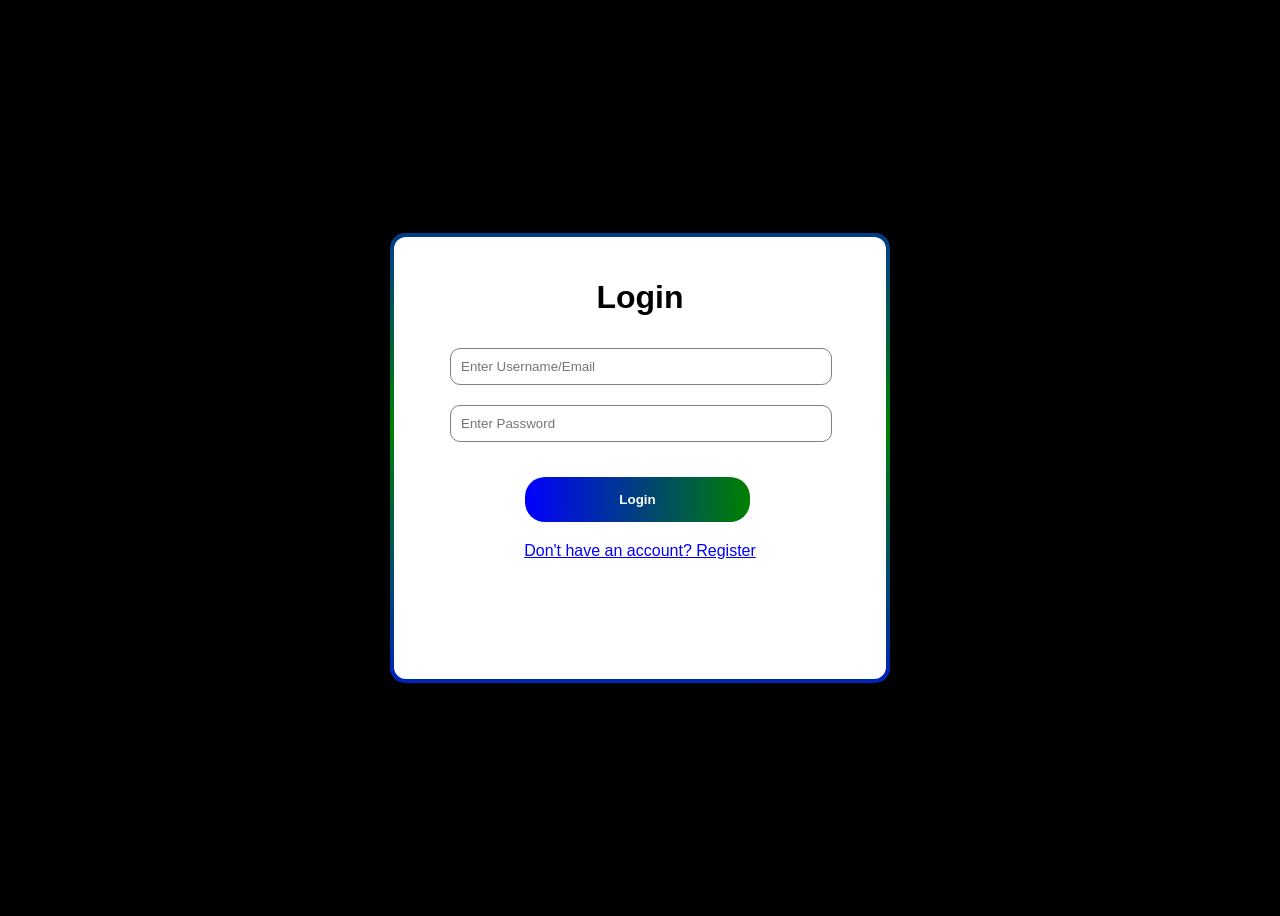
==== WebSite/login.html @ d1623d8c "Add files via upload" ====
<!DOCTYPE html>
<html>
<head>
    <title>Login Page</title>

    <style>
        body {
            font-family: Arial;
            background: black;
            display: flex;
            justify-content: center;
            align-items: center;
            height: 100vh;
            overflow: hidden;
        }

        .container {
            position: relative;
            width: 500px;
            height: 450px;
            border-radius: 15px;
            overflow: hidden;
        }

        .container::before {
            content: "";
            position: absolute;
            width: 700px;
            height: 700px;
            background: linear-gradient(blue, green, blue);
            animation: rotate 4s linear infinite;
            top: -35%;
            left: -20%;
        }

        .container::after {
            content: "";
            position: absolute;
            inset: 4px;
            background: white;
            border-radius: 12px;
        }

        .form-box {
            position: relative;
            z-index: 1;
            padding: 25px;
        }

        h1 {
            text-align: center;
        }

        input {
            width: 80%;
            border-radius: 10px;
            padding: 10px;
            margin: 10px 35px;
            border: 1px solid gray;
        }

        button {
            width: 50%;
            margin-left: 110px;
            padding: 15px;
            background: linear-gradient(to right, blue, green);
            color: white;
            border-radius: 20px;
            margin-top: 20px;
            border: none;
            font-weight: bold;
            cursor: pointer;
        }

        .link {
            text-align: center;
            margin-top: 20px;
        }

        .link a {
            color: blue;
        }

        .link a:hover {
            cursor: pointer;
            text-decoration: underline;
        }

        .error {
            color: red;
            font-size: 14px;
            text-align: center;
            margin: 5px 0;
        }

        @keyframes rotate {
            100% {
                transform: rotate(360deg);
            }
        }
    </style>
</head>

<body>

<div class="container">

    <div class="form-box">

        <h1>Login</h1>

        <input type="text" id="loginUser" placeholder="Enter Username/Email">

        <input type="password" id="loginPass" placeholder="Enter Password">

        <p id="loginError" class="error"></p>

        <button onclick="login()">Login</button>

        <div class="link">
            <a href="register.html">Don't have an account? Register</a>
        </div>

    </div>

</div>

<script>
    function login() {

        let user = document.getElementById("loginUser").value;
        let pass = document.getElementById("loginPass").value;
        let error = document.getElementById("loginError");

        let storedUser = localStorage.getItem("username");
        let storedEmail = localStorage.getItem("email");
        let storedPass = localStorage.getItem("password");

        if(user === "" || pass === "") {
            error.innerText = "⚠ Please fill all fields";
            return;
        }

        if((user === storedUser || user === storedEmail) && pass === storedPass) {
            error.innerText = "";
            alert("Login successful!");
        } else {
            error.innerText = "❌ Invalid username or password";
        }
    }
</script>

</body>
</html>
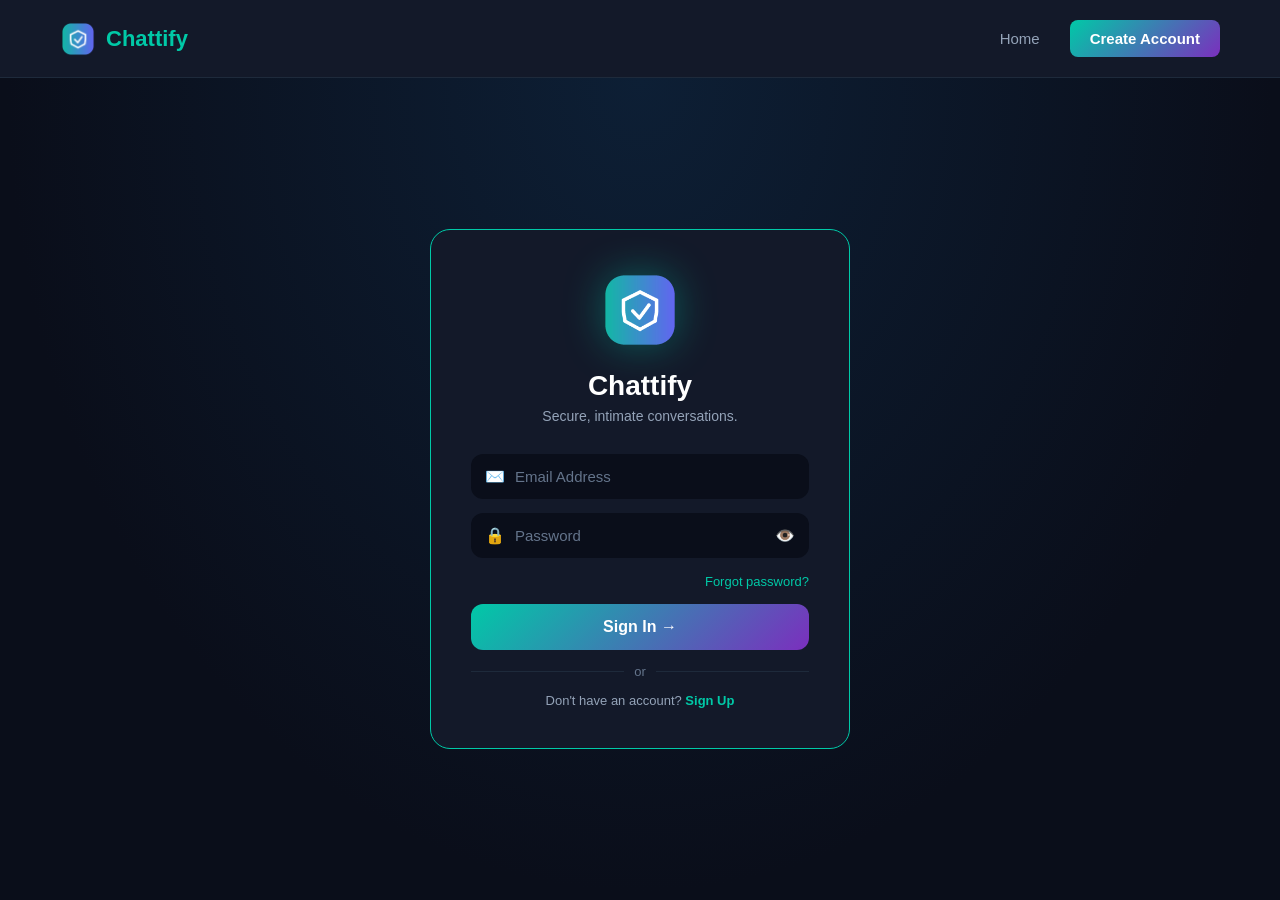
==== commit 532f6a1b: "bahumick: login and register done" ====
--- a/WebSite/login.html
+++ b/WebSite/login.html
@@ -1,155 +1,136 @@
+<!DOCTYPE html>
+<html lang="en">
+<head>
+    <meta charset="UTF-8">
+    <meta name="viewport" content="width=device-width, initial-scale=1.0">
+    <title>Chattify - Login</title>
+    <link rel="stylesheet" href="style.css">
+</head>
+<body class="auth-page">
 
-<!DOCTYPE html>
-<html>
-<head>
-    <title>Login Page</title>
+    <!-- Navbar -->
+    <nav>
+        <div class="logo">
+            <img src="VaultChat_Logo.png" class="logo-img" alt="Chattify Logo">
+            <span class="logo-text">Chattify</span>
+        </div>
+        <div class="nav-links">
+            <a href="index.html">Home</a>
+            <a href="register.html" class="btn-nav">Create Account</a>
+        </div>
+    </nav>
 
-    <style>
-        body {
-            font-family: Arial;
-            background: black;
-            display: flex;
-            justify-content: center;
-            align-items: center;
-            height: 100vh;
-            overflow: hidden;
-        }
+    <!-- Login Section -->
+    <section class="auth-section">
+        <div class="auth-card">
 
-        .container {
-            position: relative;
-            width: 500px;
-            height: 450px;
-            border-radius: 15px;
-            overflow: hidden;
-        }
+            <!-- Logo -->
+            <div class="auth-logo">
+                <img src="VaultChat_Logo.png" class="auth-logo-img" alt="Chattify">
+            </div>
 
-        .container::before {
-            content: "";
-            position: absolute;
-            width: 700px;
-            height: 700px;
-            background: linear-gradient(blue, green, blue);
-            animation: rotate 4s linear infinite;
-            top: -35%;
-            left: -20%;
-        }
+            <!-- Title -->
+            <h1 class="auth-title">Chattify</h1>
+            <p class="auth-subtitle">Secure, intimate conversations.</p>
 
-        .container::after {
-            content: "";
-            position: absolute;
-            inset: 4px;
-            background: white;
-            border-radius: 12px;
-        }
+            <!-- Form -->
+            <div class="auth-form">
 
-        .form-box {
-            position: relative;
-            z-index: 1;
-            padding: 25px;
-        }
+                <!-- Email -->
+                <div class="input-group">
+                    <span class="input-icon">✉️</span>
+                    <input 
+                        type="email" 
+                        id="email"
+                        placeholder="Email Address"
+                        class="auth-input"
+                    >
+                </div>
 
-        h1 {
-            text-align: center;
-        }
+                <!-- Password -->
+                <div class="input-group">
+                    <span class="input-icon">🔒</span>
+                    <input 
+                        type="password" 
+                        id="password"
+                        placeholder="Password"
+                        class="auth-input"
+                    >
+                    <span class="eye-icon" id="togglePassword">👁️</span>
+                </div>
 
-        input {
-            width: 80%;
-            border-radius: 10px;
-            padding: 10px;
-            margin: 10px 35px;
-            border: 1px solid gray;
-        }
+                <!-- Forgot Password -->
+                <div class="forgot-password">
+                    <a href="#">Forgot password?</a>
+                </div>
 
-        button {
-            width: 50%;
-            margin-left: 110px;
-            padding: 15px;
-            background: linear-gradient(to right, blue, green);
-            color: white;
-            border-radius: 20px;
-            margin-top: 20px;
-            border: none;
-            font-weight: bold;
-            cursor: pointer;
-        }
+                <!-- Sign In Button -->
+                <button class="btn-auth" id="loginBtn">
+                    Sign In →
+                </button>
 
-        .link {
-            text-align: center;
-            margin-top: 20px;
-        }
+                <!-- Divider -->
+                <div class="divider">
+                    <span>or</span>
+                </div>
 
-        .link a {
-            color: blue;
-        }
+                <!-- Sign Up Link -->
+                <p class="auth-switch">
+                    Don't have an account? 
+                    <a href="register.html">Sign Up</a>
+                </p>
 
-        .link a:hover {
-            cursor: pointer;
-            text-decoration: underline;
-        }
+            </div>
+        </div>
+    </section>
 
-        .error {
-            color: red;
-            font-size: 14px;
-            text-align: center;
-            margin: 5px 0;
-        }
+    <script>
+        // Toggle password visibility
+const togglePassword = document.getElementById('togglePassword');
+const password = document.getElementById('password');
 
-        @keyframes rotate {
-            100% {
-                transform: rotate(360deg);
-            }
-        }
-    </style>
-</head>
+togglePassword.addEventListener('click', () => {
+    if (password.type === 'password') {
+        password.type = 'text';
+        togglePassword.textContent = '🙈';
+    } else {
+        password.type = 'password';
+        togglePassword.textContent = '👁️';
+    }
+});
 
-<body>
+// Login button
+const loginBtn = document.getElementById('loginBtn');
+loginBtn.addEventListener('click', () => {
+    const email = document.getElementById('email').value;
+    const pass = document.getElementById('password').value;
 
-<div class="container">
+    if (email === '' || pass === '') {
+        alert('Please fill in all fields!');
+        return;
+    }
 
-    <div class="form-box">
+    // Loading state
+    loginBtn.textContent = 'Signing in...';
+    loginBtn.disabled = true;
 
-        <h1>Login</h1>
+    // Simulate login - connect to your backend here
+    setTimeout(() => {
+        loginBtn.textContent = 'Sign In →';
+        loginBtn.disabled = false;
+        window.location.href = 'chat.html';
+    }, 1500);
+});
 
-        <input type="text" id="loginUser" placeholder="Enter Username/Email">
-
-        <input type="password" id="loginPass" placeholder="Enter Password">
-
-        <p id="loginError" class="error"></p>
-
-        <button onclick="login()">Login</button>
-
-        <div class="link">
-            <a href="register.html">Don't have an account? Register</a>
-        </div>
-
-    </div>
-
-</div>
-
-<script>
-    function login() {
-
-        let user = document.getElementById("loginUser").value;
-        let pass = document.getElementById("loginPass").value;
-        let error = document.getElementById("loginError");
-
-        let storedUser = localStorage.getItem("username");
-        let storedEmail = localStorage.getItem("email");
-        let storedPass = localStorage.getItem("password");
-
-        if(user === "" || pass === "") {
-            error.innerText = "⚠ Please fill all fields";
-            return;
-        }
-
-        if((user === storedUser || user === storedEmail) && pass === storedPass) {
-            error.innerText = "";
-            alert("Login successful!");
-        } else {
-            error.innerText = "❌ Invalid username or password";
-        }
-    }
-</script>
-
+// Input focus effects
+document.querySelectorAll('.auth-input').forEach(input => {
+    input.addEventListener('focus', () => {
+        input.parentElement.style.filter = 'drop-shadow(0 0 8px rgba(0, 201, 167, 0.3))';
+    });
+    input.addEventListener('blur', () => {
+        input.parentElement.style.filter = 'none';
+    });
+});
+    </script>
 </body>
 </html>
--- a/WebSite/style.css
+++ b/WebSite/style.css
@@ -0,0 +1,563 @@
+* {
+    margin: 0;
+    padding: 0;
+    box-sizing: border-box;
+}
+
+body {
+    background-color: #0A0E1A;
+    color: white;
+    font-family: Arial, sans-serif;
+}
+
+
+nav {
+    display: flex;
+    justify-content: space-between;
+    align-items: center;
+    padding: 20px 60px;
+    background-color: #131929;
+    position: sticky;
+    top: 0;
+    z-index: 100;
+    border-bottom: 1px solid #1E2A3B;
+}
+
+.logo {
+    display: flex;
+    align-items: center;
+    gap: 10px;
+}
+
+.logo-img {
+    width: 36px;
+    height: 36px;
+    border-radius: 8px;
+}
+
+.logo-text {
+    font-size: 22px;
+    font-weight: bold;
+    color: #00C9A7;
+}
+
+.nav-links {
+    display: flex;
+    align-items: center;
+    gap: 30px;
+}
+
+.nav-links a {
+    text-decoration: none;
+    color: #94a3b8;
+    font-size: 15px;
+    transition: color 0.3s;
+}
+
+.nav-links a:hover {
+    color: #00C9A7;
+}
+
+.btn-nav {
+    background: linear-gradient(135deg, #00C9A7, #7B2FBE);
+    color: white !important;
+    padding: 10px 20px;
+    border-radius: 8px;
+    font-weight: bold;
+}
+
+.btn-nav:hover {
+    opacity: 0.9;
+}
+
+
+.hero {
+    text-align: center;
+    padding: 100px 20px;
+    background: radial-gradient(ellipse at top, #0D1F35 0%, #0A0E1A 70%);
+}
+
+.hero-logo {
+    margin-bottom: 30px;
+}
+
+.hero-logo-img {
+    width: 100px;
+    height: 100px;
+    border-radius: 22px;
+    filter: drop-shadow(0 0 30px rgba(0, 201, 167, 0.4));
+}
+
+.hero h1 {
+    font-size: 56px;
+    font-weight: bold;
+    line-height: 1.2;
+    margin-bottom: 20px;
+}
+
+.highlight {
+    background: linear-gradient(135deg, #00C9A7, #7B2FBE);
+    -webkit-background-clip: text;
+    -webkit-text-fill-color: transparent;
+}
+
+.hero p {
+    font-size: 18px;
+    color: #94a3b8;
+    margin-bottom: 40px;
+    line-height: 1.8;
+}
+
+.hero-buttons {
+    display: flex;
+    justify-content: center;
+    gap: 16px;
+}
+
+.btn-primary {
+    background: linear-gradient(135deg, #00C9A7, #7B2FBE);
+    color: white;
+    padding: 14px 32px;
+    border-radius: 10px;
+    text-decoration: none;
+    font-weight: bold;
+    font-size: 16px;
+    transition: opacity 0.3s;
+}
+
+.btn-primary:hover {
+    opacity: 0.9;
+}
+
+.btn-secondary {
+    border: 2px solid #00C9A7;
+    color: #00C9A7;
+    padding: 14px 32px;
+    border-radius: 10px;
+    text-decoration: none;
+    font-weight: bold;
+    font-size: 16px;
+    transition: all 0.3s;
+}
+
+.btn-secondary:hover {
+    background-color: #00C9A7;
+    color: white;
+}
+
+
+.features {
+    padding: 80px 60px;
+    text-align: center;
+    background-color: #131929;
+}
+
+.features h2 {
+    font-size: 36px;
+    margin-bottom: 50px;
+    background: linear-gradient(135deg, #00C9A7, #7B2FBE);
+    -webkit-background-clip: text;
+    -webkit-text-fill-color: transparent;
+}
+
+.features-grid {
+    display: grid;
+    grid-template-columns: repeat(4, 1fr);
+    gap: 24px;
+}
+
+.feature-card {
+    background-color: #1A2035;
+    padding: 30px 20px;
+    border-radius: 16px;
+    border: 1px solid #1E2A3B;
+    transition: border-color 0.3s, transform 0.3s;
+}
+
+.feature-card:hover {
+    border-color: #00C9A7;
+    transform: translateY(-5px);
+}
+
+.feature-icon {
+    font-size: 36px;
+    margin-bottom: 16px;
+}
+
+.feature-card h3 {
+    font-size: 18px;
+    margin-bottom: 10px;
+    color: white;
+}
+
+.feature-card p {
+    font-size: 14px;
+    color: #94a3b8;
+    line-height: 1.6;
+}
+
+
+.about {
+    padding: 80px 60px;
+    text-align: center;
+    background: radial-gradient(ellipse at center, #0D1F35 0%, #0A0E1A 70%);
+}
+
+.about-content {
+    max-width: 600px;
+    margin: 0 auto;
+}
+
+.about-logo {
+    margin-bottom: 20px;
+}
+
+.about-logo-img {
+    width: 70px;
+    height: 70px;
+    border-radius: 16px;
+    filter: drop-shadow(0 0 20px rgba(0, 201, 167, 0.3));
+}
+
+.about h2 {
+    font-size: 36px;
+    margin-bottom: 20px;
+    background: linear-gradient(135deg, #00C9A7, #7B2FBE);
+    -webkit-background-clip: text;
+    -webkit-text-fill-color: transparent;
+}
+
+.about p {
+    font-size: 16px;
+    color: #94a3b8;
+    line-height: 1.8;
+}
+
+
+footer {
+    background-color: #131929;
+    padding: 30px 60px;
+    text-align: center;
+    border-top: 1px solid #1E2A3B;
+}
+
+.footer-content {
+    display: flex;
+    flex-direction: column;
+    align-items: center;
+    gap: 12px;
+}
+
+footer p {
+    color: #94a3b8;
+    font-size: 13px;
+}
+
+.footer-links {
+    display: flex;
+    gap: 20px;
+}
+
+.footer-links a {
+    color: #94a3b8;
+    text-decoration: none;
+    font-size: 13px;
+    transition: color 0.3s;
+}
+
+.footer-links a:hover {
+    color: #00C9A7;
+}
+
+
+.fade-in {
+    opacity: 0;
+    transform: translateY(30px);
+    transition: opacity 0.6s ease, transform 0.6s ease;
+}
+
+.fade-in.visible {
+    opacity: 1;
+    transform: translateY(0);
+}
+
+
+.nav-links a.active {
+    color: #00C9A7;
+    font-weight: bold;
+}
+
+
+@keyframes ripple {
+    to {
+        transform: scale(30);
+        opacity: 0;
+    }
+}
+
+
+.menu-btn {
+    display: none;
+    background: none;
+    border: none;
+    color: white;
+    font-size: 24px;
+    cursor: pointer;
+}
+
+
+@media (max-width: 768px) {
+    nav {
+        padding: 20px 24px;
+    }
+
+    .menu-btn {
+        display: block;
+    }
+
+    .nav-links {
+        display: none;
+        flex-direction: column;
+        position: absolute;
+        top: 70px;
+        left: 0;
+        right: 0;
+        background-color: #131929;
+        padding: 20px;
+        gap: 16px;
+        border-bottom: 1px solid #1E2A3B;
+    }
+
+    .nav-links.open {
+        display: flex;
+    }
+
+    .hero h1 {
+        font-size: 36px;
+    }
+
+    .features-grid {
+        grid-template-columns: repeat(2, 1fr);
+    }
+
+    .features {
+        padding: 60px 24px;
+    }
+
+    .about {
+        padding: 60px 24px;
+    }
+}
+/* Auth Pages */
+.auth-page {
+    min-height: 100vh;
+    display: flex;
+    flex-direction: column;
+}
+
+.auth-section {
+    flex: 1;
+    display: flex;
+    align-items: center;
+    justify-content: center;
+    padding: 40px 20px;
+    background: radial-gradient(ellipse at top, #0D1F35 0%, #0A0E1A 70%);
+}
+
+.auth-card {
+    background-color: #131929;
+    border: 1.5px solid #00C9A7;
+    border-radius: 20px;
+    padding: 40px;
+    width: 100%;
+    max-width: 420px;
+    text-align: center;
+}
+
+.auth-logo {
+    margin-bottom: 16px;
+}
+
+.auth-logo-img {
+    width: 80px;
+    height: 80px;
+    border-radius: 20px;
+    filter: drop-shadow(0 0 20px rgba(0, 201, 167, 0.4));
+}
+
+.auth-title {
+    font-size: 28px;
+    font-weight: bold;
+    color: white;
+    margin-bottom: 6px;
+}
+
+.auth-subtitle {
+    color: #94a3b8;
+    font-size: 14px;
+    margin-bottom: 30px;
+}
+
+.auth-form {
+    display: flex;
+    flex-direction: column;
+    gap: 14px;
+}
+
+.input-group {
+    position: relative;
+    display: flex;
+    align-items: center;
+}
+
+.input-icon {
+    position: absolute;
+    left: 14px;
+    font-size: 16px;
+}
+
+.eye-icon {
+    position: absolute;
+    right: 14px;
+    cursor: pointer;
+    font-size: 16px;
+}
+
+.auth-input {
+    width: 100%;
+    padding: 14px 44px;
+    background-color: #0A0E1A;
+    border: none;
+    border-radius: 12px;
+    color: white;
+    font-size: 15px;
+    outline: none;
+    transition: border 0.3s;
+}
+
+.auth-input:focus {
+    border: 1.5px solid #00C9A7;
+}
+
+.auth-input::placeholder {
+    color: #64748b;
+}
+
+.forgot-password {
+    text-align: right;
+}
+
+.forgot-password a {
+    color: #00C9A7;
+    text-decoration: none;
+    font-size: 13px;
+}
+
+.forgot-password a:hover {
+    text-decoration: underline;
+}
+
+.btn-auth {
+    width: 100%;
+    padding: 14px;
+    background: linear-gradient(135deg, #00C9A7, #7B2FBE);
+    color: white;
+    border: none;
+    border-radius: 12px;
+    font-size: 16px;
+    font-weight: bold;
+    cursor: pointer;
+    transition: opacity 0.3s;
+}
+
+.btn-auth:hover {
+    opacity: 0.9;
+}
+
+.divider {
+    display: flex;
+    align-items: center;
+    gap: 10px;
+    color: #64748b;
+    font-size: 13px;
+}
+
+.divider::before,
+.divider::after {
+    content: '';
+    flex: 1;
+    height: 1px;
+    background-color: #1E2A3B;
+}
+
+.auth-switch {
+    color: #94a3b8;
+    font-size: 13px;
+}
+
+.auth-switch a {
+    color: #00C9A7;
+    text-decoration: none;
+    font-weight: bold;
+}
+
+.auth-switch a:hover {
+    text-decoration: underline;
+}
+/* Avatar Upload */
+.avatar-upload {
+    position: relative;
+    width: 90px;
+    margin: 0 auto 24px;
+}
+
+.avatar-circle {
+    width: 90px;
+    height: 90px;
+    border-radius: 50%;
+    background-color: #1A2035;
+    display: flex;
+    align-items: center;
+    justify-content: center;
+    font-size: 36px;
+    overflow: hidden;
+    border: 2px solid #1E2A3B;
+}
+
+.avatar-circle img {
+    width: 100%;
+    height: 100%;
+    object-fit: cover;
+}
+
+.camera-btn {
+    position: absolute;
+    bottom: 0;
+    right: 0;
+    background-color: #00C9A7;
+    width: 28px;
+    height: 28px;
+    border-radius: 50%;
+    display: flex;
+    align-items: center;
+    justify-content: center;
+    font-size: 14px;
+    cursor: pointer;
+}
+
+/* Terms text */
+.terms-text {
+    color: #64748b;
+    font-size: 12px;
+    text-align: center;
+    line-height: 1.6;
+}
+
+.terms-text a {
+    color: #00C9A7;
+    text-decoration: none;
+}
+
+.terms-text a:hover {
+    text-decoration: underline;
+}
